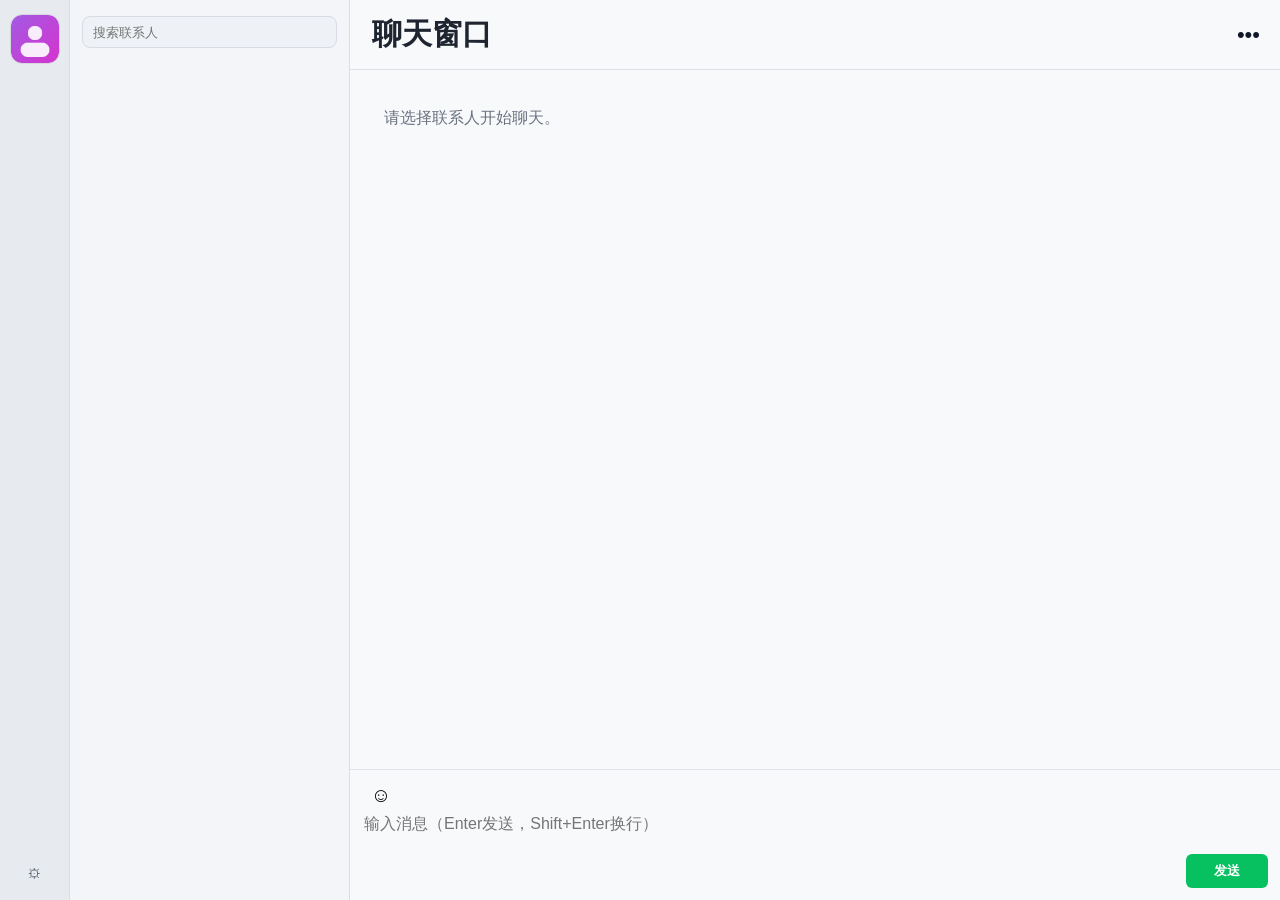
==== p2pchat/pages/index.html @ 4e442e96 "feat: add signaling servers, transport status dots, and cloudflare p2pchat stack" ====
<!doctype html>
<html lang="zh-CN">
<head>
  <meta charset="UTF-8" />
  <meta name="viewport" content="width=device-width, initial-scale=1.0" />
  <title>LanTalk Web</title>
  <link rel="stylesheet" href="./styles.css" />
</head>
<body>
  <div class="app-shell">
    <aside class="rail">
      <div class="avatar-wrap">
        <img id="selfAvatar" class="avatar-lg" alt="self" />
      </div>
      <button id="openSettingsBtn" class="icon-btn" title="设置">⚙</button>
    </aside>

    <section class="sessions">
      <div class="search-wrap">
        <input id="searchInput" placeholder="搜索联系人" />
      </div>
      <div id="contactList" class="contact-list"></div>
    </section>

    <main class="chat">
      <header class="chat-header">
        <div id="chatTitle" class="chat-title">聊天窗口</div>
        <button id="profileBtn" class="dots-btn" title="查看资料">•••</button>
      </header>

      <section id="messages" class="messages"></section>

      <section class="composer">
        <div class="tool-row">
          <button id="emojiBtn" class="tool-btn" title="表情">☺</button>
        </div>
        <div class="input-row">
          <textarea id="inputBox" placeholder="输入消息（Enter发送，Shift+Enter换行）"></textarea>
          <button id="sendBtn" class="send-btn">发送</button>
        </div>
      </section>
    </main>
  </div>

  <dialog id="settingsDialog" class="settings-dialog">
    <h3>个人设置</h3>
    <label>昵称 <input id="nameInput" /></label>
    <label>用户ID <input id="idInput" disabled /></label>
    <label>信令服务器（每行一个）
      <textarea id="serversInput" rows="4" placeholder="https://lantalk-signal.example.workers.dev"></textarea>
    </label>
    <p class="hint">网页版不支持发送文件，仅支持文本与表情。</p>
    <div class="dialog-actions">
      <button id="cancelSettingsBtn">取消</button>
      <button id="saveSettingsBtn" class="primary">保存</button>
    </div>
  </dialog>

  <script type="module" src="./app.js"></script>
</body>
</html>
---- p2pchat/pages/styles.css ----
:root {
  --bg-main: #dcdfe5;
  --panel-1: #e7eaef;
  --panel-2: #f3f5f8;
  --panel-3: #f8f9fb;
  --line: #d9dee6;
  --text: #1e2430;
  --muted: #8b95a7;
  --green: #22c55e;
  --blue: #3b82f6;
  --orange: #f59e0b;
  --gray: #94a3b8;
  --send: #07c160;
}

* { box-sizing: border-box; }
body {
  margin: 0;
  font-family: "LXGW WenKai Screen", "Microsoft YaHei", sans-serif;
  background: var(--bg-main);
  color: var(--text);
}

.app-shell {
  width: 100vw;
  height: 100vh;
  display: grid;
  grid-template-columns: 70px 280px 1fr;
}

.rail {
  background: var(--panel-1);
  border-right: 1px solid var(--line);
  display: flex;
  flex-direction: column;
  justify-content: space-between;
  align-items: center;
  padding: 14px 0 10px;
}

.avatar-wrap { width: 100%; display: flex; justify-content: center; }
.avatar-lg {
  width: 50px;
  height: 50px;
  border-radius: 12px;
  object-fit: cover;
  border: 1px solid rgba(0, 0, 0, 0.08);
}
.icon-btn {
  width: 36px;
  height: 34px;
  border: none;
  border-radius: 10px;
  background: transparent;
  color: #4b5563;
  cursor: pointer;
}
.icon-btn:hover { background: rgba(0, 0, 0, 0.06); }

.sessions {
  background: var(--panel-2);
  border-right: 1px solid var(--line);
  display: flex;
  flex-direction: column;
}
.search-wrap { padding: 16px 12px 8px; }
#searchInput {
  width: 100%;
  height: 32px;
  border: 1px solid #d7dce4;
  border-radius: 8px;
  background: #eef1f5;
  padding: 0 10px;
}

.contact-list { flex: 1; overflow: auto; padding: 2px 6px 8px; }
.contact-item {
  display: flex;
  align-items: center;
  gap: 8px;
  padding: 9px 8px;
  border-radius: 8px;
  cursor: pointer;
}
.contact-item:hover { background: rgba(0,0,0,0.03); }
.contact-item.active { background: rgba(164, 173, 184, 0.14); }
.avatar-sm {
  width: 30px;
  height: 30px;
  border-radius: 8px;
  object-fit: cover;
}
.name-wrap { display: flex; flex-direction: column; }
.name-line { font-size: 15px; display: flex; align-items: center; gap: 6px; }
.meta-line { font-size: 12px; color: var(--muted); }
.dot { width: 8px; height: 8px; border-radius: 999px; display: inline-block; }
.dot.green { background: var(--green); }
.dot.blue { background: var(--blue); }
.dot.orange { background: var(--orange); }
.dot.gray { background: var(--gray); }

.chat { background: var(--panel-3); display: flex; flex-direction: column; }
.chat-header {
  height: 70px;
  border-bottom: 1px solid #dde2e9;
  display: flex;
  align-items: center;
  justify-content: space-between;
  padding: 0 14px 0 22px;
}
.chat-title { font-size: 30px; font-weight: 700; }
.dots-btn {
  border: none;
  background: transparent;
  font-size: 22px;
  color: #111827;
  cursor: pointer;
}

.messages {
  flex: 1;
  overflow: auto;
  padding: 12px 14px 14px;
  border-bottom: 1px solid #dfe4eb;
}
.msg-row { margin-bottom: 8px; }
.msg-meta {
  font-size: 11px;
  color: var(--muted);
  margin-bottom: 3px;
}
.msg-content { display: flex; gap: 8px; align-items: flex-start; }
.msg-content.out { justify-content: flex-end; }
.msg-content.in { justify-content: flex-start; }
.bubble {
  max-width: min(66%, 760px);
  border-radius: 12px;
  padding: 8px 10px;
  line-height: 1.58;
  white-space: pre-wrap;
  word-break: break-word;
}
.bubble.in { background: #fff; border: 1px solid #e2e8f0; }
.bubble.out { background: #dff6e7; border: 1px solid #b7e7c8; }

.composer { padding: 8px 12px 12px; }
.tool-row { height: 34px; display: flex; align-items: center; }
.tool-btn {
  width: 38px;
  height: 34px;
  border: none;
  border-radius: 8px;
  background: transparent;
  font-size: 20px;
}
.tool-btn:hover { background: rgba(0,0,0,0.07); }
.input-row { display: flex; gap: 8px; align-items: flex-end; }
#inputBox {
  flex: 1;
  min-height: 76px;
  border: none;
  background: transparent;
  resize: none;
  outline: none;
  font: inherit;
}
.send-btn {
  width: 82px;
  height: 34px;
  border: none;
  border-radius: 6px;
  background: var(--send);
  color: #fff;
  font-weight: 700;
  cursor: pointer;
}

.settings-dialog {
  border: 1px solid #d8dde5;
  border-radius: 12px;
  width: 420px;
  padding: 14px;
}
.settings-dialog label { display: block; font-size: 14px; margin: 10px 0; }
.settings-dialog input,
.settings-dialog textarea {
  margin-top: 6px;
  width: 100%;
  border: 1px solid #d7dce4;
  border-radius: 8px;
  padding: 8px;
  font: inherit;
}
.settings-dialog .hint { color: #6b7280; font-size: 12px; }
.dialog-actions { display: flex; justify-content: flex-end; gap: 8px; }
.dialog-actions button { min-width: 74px; height: 32px; border-radius: 8px; border: 1px solid #cfd6df; }
.dialog-actions button.primary { border: none; background: #2563eb; color: #fff; }
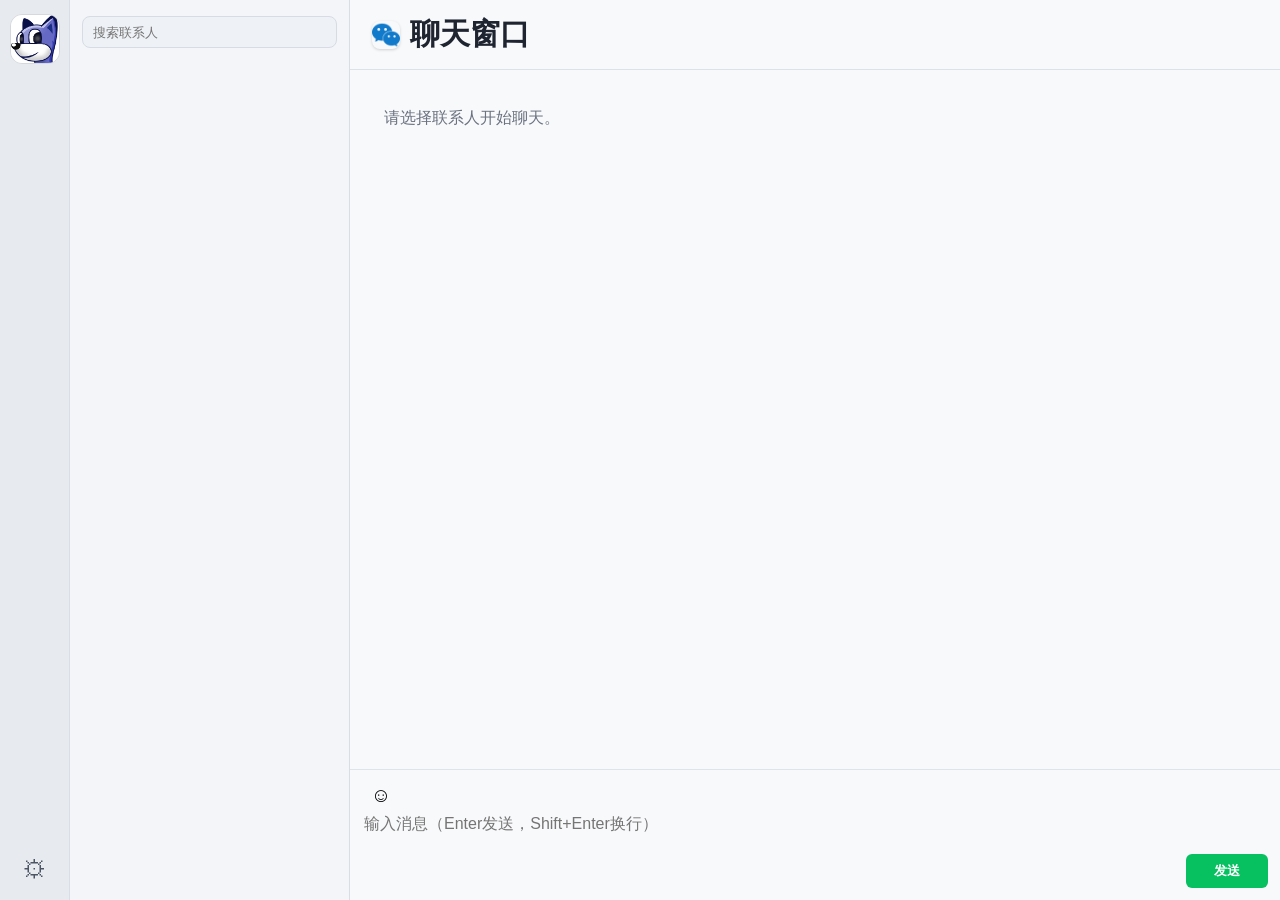
==== commit 2424d73c: "Polish web header/settings UI and switch to online LXGW font stylesheet" ====
--- a/p2pchat/pages/index.html
+++ b/p2pchat/pages/index.html
@@ -4,6 +4,9 @@
   <meta charset="UTF-8" />
   <meta name="viewport" content="width=device-width, initial-scale=1.0" />
   <title>LanTalk Web</title>
+  <link rel="stylesheet" href="https://registry.npmmirror.com/lxgw-wenkai-screen-web/latest/files/style.css" />
+  <link rel="icon" type="image/svg+xml" href="./app_icon.svg" />
+  <link rel="icon" type="image/png" sizes="32x32" href="./app_icon.png" />
   <link rel="stylesheet" href="./styles.css" />
 </head>
 <body>
@@ -24,8 +27,10 @@
 
     <main class="chat">
       <header class="chat-header">
-        <div id="chatTitle" class="chat-title">聊天窗口</div>
-        <button id="profileBtn" class="dots-btn" title="查看资料">•••</button>
+        <div class="chat-title-wrap">
+          <img class="web-logo" src="./app_icon.png" alt="LanTalk" />
+          <div id="chatTitle" class="chat-title">聊天窗口</div>
+        </div>
       </header>
 
       <section id="messages" class="messages"></section>
@@ -49,7 +54,6 @@
     <label>信令服务器（每行一个）
       <textarea id="serversInput" rows="4" placeholder="https://lantalk-signal.example.workers.dev"></textarea>
     </label>
-    <p class="hint">网页版不支持发送文件，仅支持文本与表情。</p>
     <div class="dialog-actions">
       <button id="cancelSettingsBtn">取消</button>
       <button id="saveSettingsBtn" class="primary">保存</button>
--- a/p2pchat/pages/styles.css
+++ b/p2pchat/pages/styles.css
@@ -19,7 +19,10 @@
   font-family: "LXGW WenKai Screen", "Microsoft YaHei", sans-serif;
   background: var(--bg-main);
   color: var(--text);
-}
+  text-rendering: geometricPrecision;
+  -webkit-font-smoothing: antialiased;
+}
+button, input, textarea { font-family: inherit; }
 
 .app-shell {
   width: 100vw;
@@ -47,13 +50,18 @@
   border: 1px solid rgba(0, 0, 0, 0.08);
 }
 .icon-btn {
-  width: 36px;
-  height: 34px;
-  border: none;
-  border-radius: 10px;
+  width: 42px;
+  height: 42px;
+  border: none;
+  border-radius: 12px;
   background: transparent;
   color: #4b5563;
   cursor: pointer;
+  font-size: 24px;
+  line-height: 1;
+  display: inline-flex;
+  align-items: center;
+  justify-content: center;
 }
 .icon-btn:hover { background: rgba(0, 0, 0, 0.06); }
 
@@ -105,17 +113,22 @@
   border-bottom: 1px solid #dde2e9;
   display: flex;
   align-items: center;
-  justify-content: space-between;
+  justify-content: flex-start;
   padding: 0 14px 0 22px;
 }
+.chat-title-wrap {
+  display: inline-flex;
+  align-items: center;
+  gap: 10px;
+}
+.web-logo {
+  width: 28px;
+  height: 28px;
+  border-radius: 8px;
+  object-fit: cover;
+  box-shadow: 0 1px 3px rgba(0, 0, 0, 0.16);
+}
 .chat-title { font-size: 30px; font-weight: 700; }
-.dots-btn {
-  border: none;
-  background: transparent;
-  font-size: 22px;
-  color: #111827;
-  cursor: pointer;
-}
 
 .messages {
   flex: 1;
@@ -191,7 +204,6 @@
   padding: 8px;
   font: inherit;
 }
-.settings-dialog .hint { color: #6b7280; font-size: 12px; }
 .dialog-actions { display: flex; justify-content: flex-end; gap: 8px; }
 .dialog-actions button { min-width: 74px; height: 32px; border-radius: 8px; border: 1px solid #cfd6df; }
 .dialog-actions button.primary { border: none; background: #2563eb; color: #fff; }
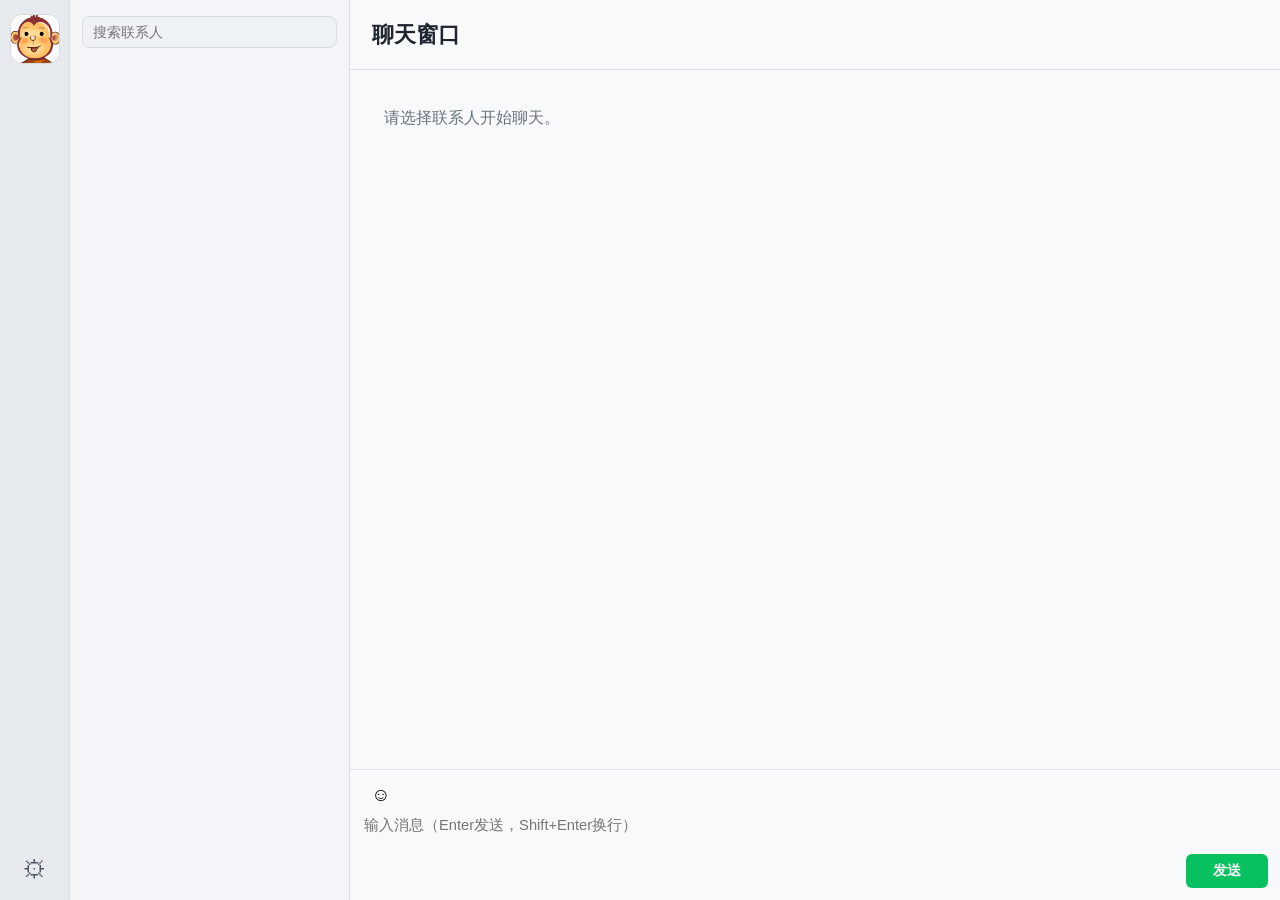
==== commit 8ee32a2f: "Refine web chat header/emoji UX and keep third pane unselected by default" ====
--- a/p2pchat/pages/index.html
+++ b/p2pchat/pages/index.html
@@ -27,10 +27,7 @@
 
     <main class="chat">
       <header class="chat-header">
-        <div class="chat-title-wrap">
-          <img class="web-logo" src="./app_icon.png" alt="LanTalk" />
-          <div id="chatTitle" class="chat-title">聊天窗口</div>
-        </div>
+        <div id="chatTitle" class="chat-title">聊天窗口</div>
       </header>
 
       <section id="messages" class="messages"></section>
--- a/p2pchat/pages/styles.css
+++ b/p2pchat/pages/styles.css
@@ -14,6 +14,7 @@
 }
 
 * { box-sizing: border-box; }
+html { font-size: 15px; }
 body {
   margin: 0;
   font-family: "LXGW WenKai Screen", "Microsoft YaHei", sans-serif;
@@ -79,6 +80,7 @@
   border-radius: 8px;
   background: #eef1f5;
   padding: 0 10px;
+  font-size: 0.95rem;
 }
 
 .contact-list { flex: 1; overflow: auto; padding: 2px 6px 8px; }
@@ -99,7 +101,7 @@
   object-fit: cover;
 }
 .name-wrap { display: flex; flex-direction: column; }
-.name-line { font-size: 15px; display: flex; align-items: center; gap: 6px; }
+.name-line { font-size: 0.96rem; display: flex; align-items: center; gap: 6px; }
 .meta-line { font-size: 12px; color: var(--muted); }
 .dot { width: 8px; height: 8px; border-radius: 999px; display: inline-block; }
 .dot.green { background: var(--green); }
@@ -116,19 +118,7 @@
   justify-content: flex-start;
   padding: 0 14px 0 22px;
 }
-.chat-title-wrap {
-  display: inline-flex;
-  align-items: center;
-  gap: 10px;
-}
-.web-logo {
-  width: 28px;
-  height: 28px;
-  border-radius: 8px;
-  object-fit: cover;
-  box-shadow: 0 1px 3px rgba(0, 0, 0, 0.16);
-}
-.chat-title { font-size: 30px; font-weight: 700; }
+.chat-title { font-size: 1.46rem; font-weight: 700; letter-spacing: 0.01em; }
 
 .messages {
   flex: 1;
@@ -138,7 +128,7 @@
 }
 .msg-row { margin-bottom: 8px; }
 .msg-meta {
-  font-size: 11px;
+  font-size: 0.8rem;
   color: var(--muted);
   margin-bottom: 3px;
 }
@@ -149,7 +139,8 @@
   max-width: min(66%, 760px);
   border-radius: 12px;
   padding: 8px 10px;
-  line-height: 1.58;
+  line-height: 1.6;
+  font-size: 0.97rem;
   white-space: pre-wrap;
   word-break: break-word;
 }
@@ -164,7 +155,8 @@
   border: none;
   border-radius: 8px;
   background: transparent;
-  font-size: 20px;
+  font-size: 1.26rem;
+  cursor: pointer;
 }
 .tool-btn:hover { background: rgba(0,0,0,0.07); }
 .input-row { display: flex; gap: 8px; align-items: flex-end; }
@@ -176,6 +168,8 @@
   resize: none;
   outline: none;
   font: inherit;
+  font-size: 0.98rem;
+  line-height: 1.52;
 }
 .send-btn {
   width: 82px;
@@ -185,6 +179,7 @@
   background: var(--send);
   color: #fff;
   font-weight: 700;
+  font-size: 0.9rem;
   cursor: pointer;
 }
 
@@ -194,7 +189,8 @@
   width: 420px;
   padding: 14px;
 }
-.settings-dialog label { display: block; font-size: 14px; margin: 10px 0; }
+.settings-dialog h3 { margin: 2px 0 8px; font-size: 1.08rem; }
+.settings-dialog label { display: block; font-size: 0.94rem; margin: 10px 0; }
 .settings-dialog input,
 .settings-dialog textarea {
   margin-top: 6px;
@@ -207,3 +203,33 @@
 .dialog-actions { display: flex; justify-content: flex-end; gap: 8px; }
 .dialog-actions button { min-width: 74px; height: 32px; border-radius: 8px; border: 1px solid #cfd6df; }
 .dialog-actions button.primary { border: none; background: #2563eb; color: #fff; }
+
+.emoji-pop {
+  position: fixed;
+  z-index: 9999;
+  width: 276px;
+  background: #ffffff;
+  border: 1px solid #d6dde7;
+  border-radius: 12px;
+  box-shadow: 0 10px 26px rgba(15, 23, 42, 0.18);
+  padding: 10px;
+}
+.emoji-head {
+  font-size: 0.86rem;
+  color: #6b7280;
+  margin-bottom: 7px;
+}
+.emoji-grid {
+  display: grid;
+  grid-template-columns: repeat(8, 1fr);
+  gap: 4px;
+}
+.emoji-cell {
+  height: 30px;
+  border: none;
+  border-radius: 8px;
+  background: transparent;
+  font-size: 1rem;
+  cursor: pointer;
+}
+.emoji-cell:hover { background: #eef2f7; }
